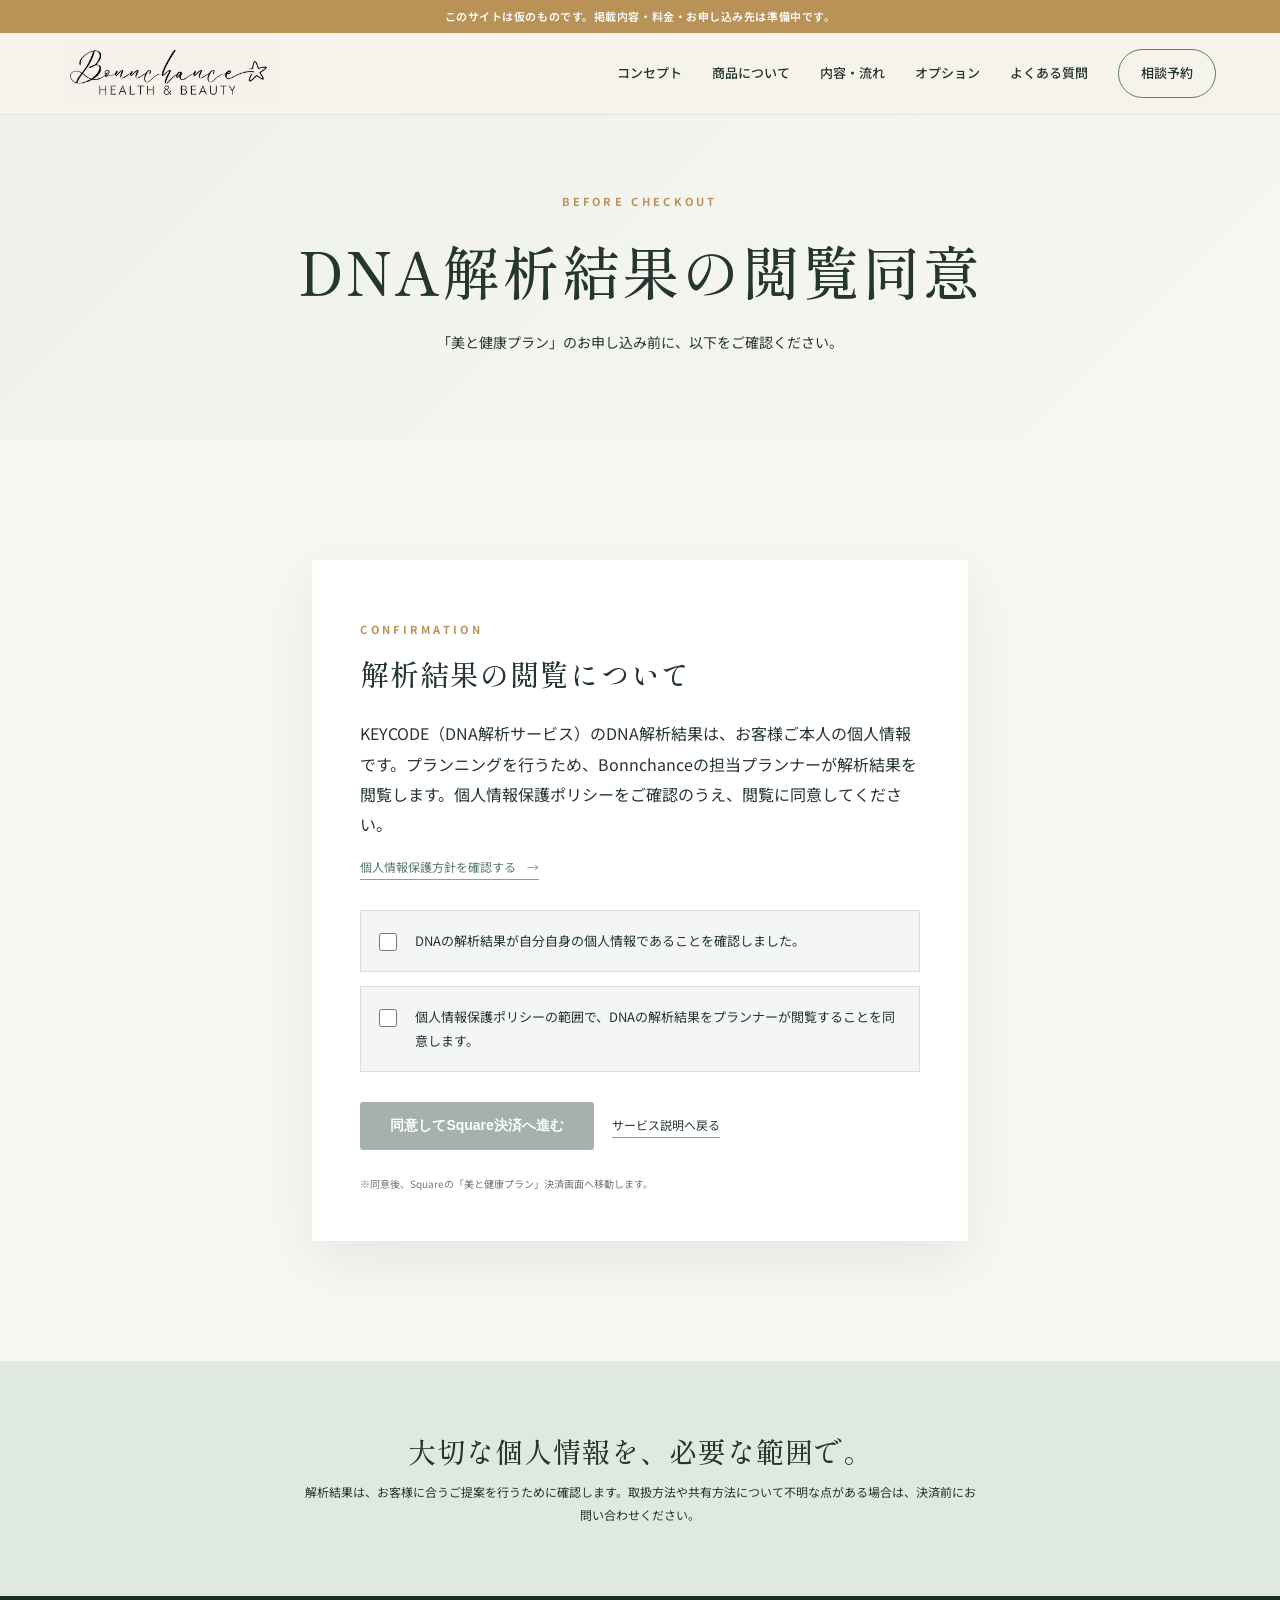
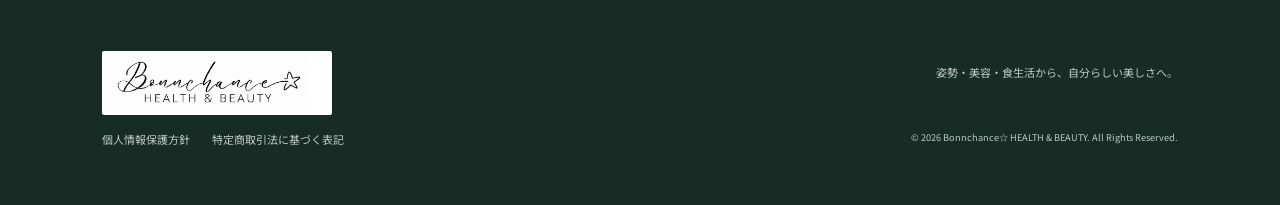
==== consent.html @ 089c1612 "Publish latest Bonnchance site updates" ====
<!DOCTYPE html>
<html lang="ja">
<head>
  <meta charset="UTF-8">
  <meta name="viewport" content="width=device-width, initial-scale=1.0">
  <meta name="description" content="DNA ブライトニングプランのお申し込み前の確認事項です。">
  <title>解析結果の開示に関する確認 | Bonnchance☆ HEALTH &amp; BEAUTY</title>
  <link rel="preconnect" href="https://fonts.googleapis.com">
  <link rel="preconnect" href="https://fonts.gstatic.com" crossorigin>
  <link href="https://fonts.googleapis.com/css2?family=Kaisei+Decol:wght@400;500;700&amp;family=Noto+Sans+JP:wght@300;400;500;700&amp;family=Shippori+Mincho:wght@400;500;600;700&amp;display=swap" rel="stylesheet">
  <link rel="stylesheet" href="styles.css">
</head>
<body class="consent-page">
  <aside class="prototype-notice" role="note">このサイトは仮のものです。掲載内容・料金・お申し込み先は準備中です。</aside>
  <header class="site-header">
    <a class="logo brand-logo" href="index.html#top" aria-label="Bonnchance HEALTH &amp; BEAUTY トップへ"><img src="assets/brand-wordmark.png" alt="Bonnchance HEALTH &amp; BEAUTY"></a>
    <button class="menu-button" type="button" aria-label="メニューを開く" aria-expanded="false"><span></span><span></span><span></span></button>
    <nav class="nav" aria-label="メインナビゲーション">
      <a href="index.html#concept">コンセプト</a><a href="index.html#services">商品について</a><a href="index.html#program">内容・流れ</a><a href="options.html">オプション</a><a href="index.html#faq">よくある質問</a>
      <a class="nav-cta" href="index.html#contact">相談予約</a>
    </nav>
  </header>

  <main>
    <section class="consent-hero">
      <p class="eyebrow">BEFORE CHECKOUT</p>
      <h1>DNA解析結果の閲覧同意</h1>
      <p>「<span id="consent-plan-name">美と健康プラン</span>」のお申し込み前に、以下をご確認ください。</p>
    </section>

    <section class="section consent-wrap">
      <div class="consent-card reveal">
        <p class="eyebrow">CONFIRMATION</p>
        <h2>解析結果の閲覧について</h2>
        <p>KEYCODE（DNA解析サービス）のDNA解析結果は、お客様ご本人の個人情報です。プランニングを行うため、Bonnchanceの担当プランナーが解析結果を閲覧します。個人情報保護ポリシーをご確認のうえ、閲覧に同意してください。</p>
        <p class="consent-policy-link"><a href="privacy-policy.html">個人情報保護方針を確認する <span>→</span></a></p>

        <form id="consent-form" novalidate>
          <div class="consent-checks">
            <label class="consent-check"><input type="checkbox" name="understanding" required><span>DNAの解析結果が自分自身の個人情報であることを確認しました。</span></label>
            <label class="consent-check"><input type="checkbox" name="disclosure" required><span>個人情報保護ポリシーの範囲で、DNAの解析結果をプランナーが閲覧することを同意します。</span></label>
          </div>
          <div class="consent-actions">
            <button class="button primary consent-submit" type="submit" disabled>同意してSquare決済へ進む</button>
            <a class="consent-back" href="index.html#services">サービス説明へ戻る</a>
          </div>
          <p class="consent-privacy-note">※同意後、Squareの「<span id="consent-plan-note">美と健康プラン</span>」決済画面へ移動します。</p>
        </form>
      </div>
    </section>

    <section class="consent-completion">
      <h2>大切な個人情報を、必要な範囲で。</h2>
      <p>解析結果は、お客様に合うご提案を行うために確認します。取扱方法や共有方法について不明な点がある場合は、決済前にお問い合わせください。</p>
    </section>
  </main>

  <footer><a class="logo brand-logo footer-brand-logo" href="index.html#top" aria-label="Bonnchance HEALTH &amp; BEAUTY トップへ"><img src="assets/brand-wordmark.png" alt="Bonnchance HEALTH &amp; BEAUTY"></a><p>姿勢・美容・食生活から、自分らしい美しさへ。</p><div><a href="privacy-policy.html">個人情報保護方針</a><a href="#">特定商取引法に基づく表記</a></div><small>© 2026 Bonnchance☆ HEALTH &amp; BEAUTY. All Rights Reserved.</small></footer>
  <script src="script.js"></script>
  <script src="consent.js"></script>
</body>
</html>
---- styles.css ----
:root{--ink:#24362f;--green:#587b68;--deep:#29483e;--sage:#dfe9df;--cream:#f6f3eb;--gold:#b99258;--white:#fff;--serif:"Kaisei Decol",serif;--sans:"Noto Sans JP",sans-serif}*{box-sizing:border-box}html{scroll-behavior:smooth}body{margin:0;color:var(--ink);background:var(--cream);font-family:var(--sans);line-height:1.9}a{color:inherit;text-decoration:none}.site-header{position:fixed;z-index:20;top:0;left:0;width:100%;height:82px;padding:0 5vw;display:flex;align-items:center;justify-content:space-between;background:rgba(246,243,235,.88);backdrop-filter:blur(14px);border-bottom:1px solid rgba(36,54,47,.08)}.logo{font-family:var(--serif);font-size:20px;font-weight:700;letter-spacing:.08em}.logo span{font:500 9px var(--sans);display:block;letter-spacing:.34em;color:var(--gold)}.nav{display:flex;align-items:center;gap:30px;font-size:13px;font-weight:500}.nav-cta{padding:11px 22px;border:1px solid var(--green);border-radius:30px}.menu-button{display:none;background:none;border:0}.hero{min-height:100vh;padding:140px 7vw 80px;position:relative;display:grid;grid-template-columns:1.13fr .87fr;align-items:center;overflow:hidden;background:linear-gradient(135deg,#f6f3eb 20%,#e9efe7)}.hero-copy{position:relative;z-index:2}.eyebrow{font-size:11px;letter-spacing:.3em;color:var(--gold);font-weight:700}.hero h1{font:500 clamp(38px,5vw,72px)/1.5 var(--serif);letter-spacing:.04em;margin:20px 0 22px}.hero h1 em,.intro h2 em{color:var(--green);font-style:normal}.lead{font-size:15px;line-height:2.2}.hero-actions{display:flex;align-items:center;gap:28px;margin-top:38px}.button{display:inline-flex;align-items:center;justify-content:center;padding:15px 30px;border-radius:3px;font-size:14px;font-weight:600;transition:.25s}.button:hover{transform:translateY(-2px)}.primary{background:var(--deep);color:white;box-shadow:0 10px 24px rgba(41,72,62,.2)}.text-link{font-size:13px;border-bottom:1px solid #aaa}.text-link span{margin-left:12px}.hero-visual{height:min(70vh,650px);position:relative}.portrait-shape{position:absolute;width:78%;height:92%;right:4%;top:0;border-radius:48% 48% 3% 3%;background:linear-gradient(160deg,#b9cec0,#688c78);box-shadow:30px 34px 0 rgba(255,255,255,.55);display:grid;place-items:center}.line-art{font:400 clamp(80px,12vw,160px) var(--serif);color:rgba(255,255,255,.34);text-shadow:0 0 40px rgba(255,255,255,.2)}.vertical-copy{position:absolute;right:-7px;top:12%;writing-mode:vertical-rl;letter-spacing:.35em;font-family:var(--serif);font-size:14px}.floating-card{position:absolute;left:0;bottom:3%;background:white;padding:22px 28px;display:flex;gap:16px;align-items:center;box-shadow:0 18px 45px rgba(35,57,48,.14)}.floating-card b{font:500 30px var(--serif);color:var(--gold)}.floating-card span{font-size:12px;line-height:1.7}.hero-orb{position:absolute;border-radius:50%;filter:blur(2px)}.orb-a{width:310px;height:310px;background:rgba(255,255,255,.5);left:-140px;top:15%}.orb-b{width:180px;height:180px;border:1px solid rgba(185,146,88,.3);left:44%;bottom:-80px}.scroll{position:absolute;left:3vw;bottom:34px;writing-mode:vertical-rl;font-size:8px;letter-spacing:.3em}.scroll i{height:40px;border-left:1px solid;margin-top:12px}.section{padding:120px 8vw}.section-label{display:flex;align-items:center;gap:14px;font-size:10px;letter-spacing:.3em;color:var(--gold);margin-bottom:60px}.section-label span{font:500 22px var(--serif)}.intro{background:white}.intro-grid{display:grid;grid-template-columns:1fr 1fr;gap:10vw}.intro h2,.section-heading h2{font:500 clamp(30px,4vw,50px)/1.6 var(--serif);margin:0}.intro-text p{margin:0 0 20px}.note{font-size:11px;color:#6f7773}.pillars{display:grid;grid-template-columns:repeat(4,1fr);margin-top:85px;border-top:1px solid #d9ddd9;border-bottom:1px solid #d9ddd9}.pillar{padding:35px 25px;border-right:1px solid #d9ddd9}.pillar:last-child{border:0}.pillar span{font-size:9px;letter-spacing:.22em;color:var(--gold)}.pillar b{display:block;font:500 23px var(--serif);margin:18px 0 10px}.pillar p{font-size:12px;line-height:1.8;margin:0}.services{background:var(--deep);color:#edf4ef}.light{color:#c7a978}.section-heading{text-align:center}.section-heading>p:first-child{font-size:12px;letter-spacing:.16em;color:#aebfb6}.service-list{max-width:1000px;margin:75px auto 0;display:grid;gap:2px}.service-card{display:grid;grid-template-columns:70px 130px 1fr;align-items:center;background:rgba(255,255,255,.075);padding:35px 45px;transition:.3s}.service-card:hover{background:rgba(255,255,255,.12);transform:translateX(5px)}.service-number{font:400 20px var(--serif);color:#c7a978}.service-icon{width:90px;height:90px;border:1px solid rgba(255,255,255,.25);border-radius:50%;display:grid;place-items:center;font:400 30px var(--serif)}.service-content .tag{font-size:9px;letter-spacing:.25em;color:#c7a978;margin:0}.service-content h3{font:500 26px var(--serif);margin:4px 0}.service-content p{font-size:13px;margin:0;color:#d6e1da}.service-content small{display:block;font-size:10px;color:#9fb3a8;margin-top:8px}.flow{background:var(--sage)}.flow-grid{display:grid;grid-template-columns:.8fr 1.2fr;gap:10vw}.flow .section-heading{text-align:left}.body-copy{font-size:13px;margin-top:30px}.steps{list-style:none;margin:0;padding:0}.steps li{display:flex;gap:30px;padding:25px 0;border-bottom:1px solid rgba(36,54,47,.18)}.steps b{font:500 24px var(--serif);color:var(--gold)}.steps h3{font:500 19px var(--serif);margin:0}.steps p{font-size:12px;margin:4px 0}.profile{background:#f8f7f2}.profile-card{max-width:1080px;margin:auto;display:grid;grid-template-columns:.8fr 1.2fr;background:white;box-shadow:0 25px 70px rgba(54,68,59,.1)}.profile-photo{min-height:570px;background:linear-gradient(145deg,#d2dfd4,#759584);display:grid;place-items:center;color:rgba(255,255,255,.5);font:500 44px/1.5 var(--serif);letter-spacing:.14em;text-align:center}.profile-copy{padding:65px}.profile-copy h2{font:500 33px/1.6 var(--serif)}.profile-copy>p{font-size:13px}.profile-copy dl{margin:30px 0;border-top:1px solid #ddd}.profile-copy dl div{display:flex;padding:12px 0;border-bottom:1px solid #ddd;font-size:12px}.profile-copy dt{width:100px;color:var(--gold)}.profile-name{font:500 19px var(--serif)!important}.profile-name small{font:400 10px var(--sans);display:block;letter-spacing:.1em}.faq{background:white}.faq-grid{display:grid;grid-template-columns:.7fr 1.3fr;gap:8vw}.faq .section-heading{text-align:left}.accordion details{border-top:1px solid #d6dad6;padding:23px 5px}.accordion details:last-child{border-bottom:1px solid #d6dad6}.accordion summary{cursor:pointer;font:500 16px var(--serif);list-style:none;padding-right:30px;position:relative}.accordion summary:after{content:'＋';position:absolute;right:0;color:var(--gold)}.accordion details[open] summary:after{content:'−'}.accordion details p{font-size:12px;color:#59655f;padding:12px 30px 0;margin:0}.contact{color:white;text-align:center;background:linear-gradient(rgba(36,68,57,.87),rgba(36,68,57,.9)),radial-gradient(circle at 30% 20%,#91ae9b,#29483e)}.contact-inner h2{font:500 clamp(32px,4vw,52px)/1.6 var(--serif)}.contact-inner>p{font-size:13px}.contact-buttons{display:flex;justify-content:center;gap:14px;margin:35px 0}.white{background:white;color:var(--deep)}.line{border:1px solid white;color:white}.contact small{font-size:10px;color:#cbd8d0}footer{padding:55px 8vw;background:#172c25;color:#bdcbc3;display:grid;grid-template-columns:1fr 1fr;gap:14px;font-size:11px}footer .logo{color:white}footer>p{text-align:right}footer>div{display:flex;gap:22px}footer>small{text-align:right}.reveal{opacity:0;transform:translateY(24px);transition:opacity .8s ease,transform .8s ease}.reveal.visible{opacity:1;transform:none}
@media(max-width:800px){.site-header{height:68px}.nav{position:absolute;top:68px;left:0;width:100%;display:none;flex-direction:column;background:var(--cream);padding:30px}.nav.open{display:flex}.menu-button{display:flex;width:30px;flex-direction:column;gap:5px}.menu-button span{width:100%;border-top:1px solid var(--ink)}.hero{grid-template-columns:1fr;padding:115px 7vw 70px}.hero-visual{height:420px;margin-top:55px}.hero h1{font-size:39px}.lead br{display:none}.scroll{display:none}.section{padding:85px 7vw}.intro-grid,.flow-grid,.faq-grid{grid-template-columns:1fr;gap:45px}.pillars{grid-template-columns:1fr 1fr}.pillar:nth-child(2){border-right:0}.pillar:nth-child(-n+2){border-bottom:1px solid #d9ddd9}.service-card{grid-template-columns:45px 1fr;padding:28px 22px}.service-icon{display:none}.profile-card{grid-template-columns:1fr}.profile-photo{min-height:330px}.profile-copy{padding:40px 28px}.contact-buttons{flex-direction:column;align-items:center}footer{grid-template-columns:1fr;text-align:center}footer>p,footer>small{text-align:center}footer>div{justify-content:center;flex-wrap:wrap}}
@media(prefers-reduced-motion:reduce){html{scroll-behavior:auto}.reveal{opacity:1;transform:none;transition:none}}
.service-structure{max-width:1100px;margin:75px auto 0}.service-primary{max-width:860px;margin:0 auto;border:1px solid rgba(199,169,120,.72);background:rgba(255,255,255,.12);box-shadow:0 18px 48px rgba(0,0,0,.12)}.service-primary:hover{transform:translateY(-3px)}.option-connector{height:108px;position:relative;display:flex;align-items:center;justify-content:center}.option-connector:before{content:'';position:absolute;top:0;bottom:48px;left:50%;border-left:1px solid rgba(199,169,120,.7)}.option-connector:after{content:'';position:absolute;left:16.67%;right:16.67%;bottom:48px;border-top:1px solid rgba(199,169,120,.7)}.option-connector span{position:relative;z-index:1;margin-top:38px;padding:6px 18px;background:var(--deep);color:#c7a978;font-size:10px;letter-spacing:.14em}.service-options{display:grid;grid-template-columns:repeat(3,1fr);gap:18px}.service-option{position:relative;display:block;padding:34px 28px 30px;border-top:2px solid #c7a978}.service-option:before{content:'';position:absolute;left:50%;top:-50px;height:48px;border-left:1px solid rgba(199,169,120,.7)}.service-option:hover{transform:translateY(-4px)}.service-option .service-number{font-size:12px;letter-spacing:.16em}.service-option .service-icon{width:58px;height:58px;margin:16px 0;font-size:22px}.service-option .service-content h3{font-size:21px;line-height:1.55}.service-option .service-content p{font-size:12px;line-height:1.8}.service-option .checkout-link{margin-top:18px;padding:9px 12px;gap:10px}.service-note{text-align:center}@media(max-width:800px){.service-structure{margin-top:55px}.service-primary{grid-template-columns:52px 1fr}.option-connector{height:82px}.option-connector:before{bottom:22px}.option-connector:after{display:none}.option-connector span{margin-top:20px}.service-options{grid-template-columns:1fr;gap:16px}.service-option:before{display:none}.service-option{padding:28px 24px}.service-option .service-icon{display:grid}.service-note{text-align:left}}
.service-overview{max-width:680px;margin:24px auto 0!important;color:#c8d5ce!important;font-size:13px!important;line-height:2}.service-group-label{max-width:860px;margin:0 auto 16px;color:#edf4ef;font:500 19px var(--serif);letter-spacing:.05em}.service-group-label span{display:inline-block;margin-right:12px;color:#c7a978;font:500 12px var(--sans);letter-spacing:.16em}.service-group-label.option-label{max-width:1100px;margin:0 auto 20px}.option-connector+.service-group-label{position:relative;z-index:2;background:var(--deep);width:max-content;padding:0 18px;text-align:center}@media(max-width:800px){.service-overview br{display:none}.service-group-label,.service-group-label.option-label{font-size:17px}.option-connector+.service-group-label{width:auto;padding:0;text-align:left}}
.service-primary{grid-template-columns:130px 1fr}@media(max-width:800px){.service-primary{grid-template-columns:1fr}}
.planner-products{display:grid;grid-template-columns:repeat(2,minmax(0,1fr));gap:22px}.planner-card{position:relative;padding:38px 34px;background:rgba(255,255,255,.08);border-top:2px solid #c7a978}.planner-card .planner-number{margin:0 0 18px;color:#c7a978;font-size:11px;letter-spacing:.2em}.planner-card .service-icon{width:64px;height:64px;margin-bottom:20px;font-size:23px}.planner-card .service-content h3{font-size:25px;line-height:1.5}.planner-card .service-content p{line-height:1.9}.planner-options{max-width:900px;margin:34px auto 0;padding:30px 34px;text-align:center;border:1px solid rgba(255,255,255,.2);background:rgba(255,255,255,.045)}.planner-options .tag{margin:0;color:#c7a978;font-size:9px;letter-spacing:.25em}.planner-options h3{margin:5px 0 10px;font:500 22px var(--serif)}.planner-options p{margin:0;color:#d6e1da;font-size:12px;line-height:2}.planner-options strong{color:#fff;font-weight:500}.planner-options small{display:block;margin-top:10px;color:#9fb3a8;font-size:10px}.planner-action{text-align:center}.planner-action .checkout-link{margin-top:28px}@media(max-width:800px){.planner-products{grid-template-columns:1fr}.planner-card{padding:30px 24px}.planner-options{padding:26px 22px;text-align:left}}
.option-connector{height:74px}.option-connector:before,.option-connector:after,.service-option:before{display:none}.option-connector span{margin-top:0;padding:6px 18px}@media(max-width:800px){.option-connector{height:62px}.option-connector span{margin-top:0}}
.hero-message{max-width:690px;font-size:14px;line-height:2}.hero-message p{margin:0 0 12px}.hero-message p:last-child{margin-bottom:0}@media(max-width:800px){.hero-message{font-size:13px;line-height:1.9}.hero-message br{display:none}.hero-message p{margin-bottom:10px}}
.consent-page{background:#f8f7f2}.consent-hero{padding:180px 8vw 85px;text-align:center;background:linear-gradient(135deg,#edf1e9,#f8f7f2)}.consent-hero h1{font:500 clamp(32px,5vw,58px)/1.5 var(--serif);margin:15px 0}.consent-hero>p:last-child{max-width:680px;margin:0 auto;font-size:14px}.consent-wrap{max-width:860px;margin:auto}.consent-alert{padding:28px 32px;margin-bottom:28px;background:#fff7e9;border-left:4px solid var(--gold)}.consent-alert h2{font:500 22px var(--serif);margin:0 0 8px}.consent-alert p{font-size:12px;margin:0}.consent-card{padding:48px;background:white;box-shadow:0 18px 55px rgba(54,68,59,.09)}.consent-card h2{font:500 29px/1.55 var(--serif);margin:0 0 22px}.consent-points{margin:0 0 32px;padding:0;list-style:none}.consent-points li{position:relative;padding:15px 0 15px 32px;border-bottom:1px solid #d9ddd9;font-size:13px}.consent-points li:before{content:'✓';position:absolute;left:4px;color:var(--gold);font-weight:700}.consent-checks{display:grid;gap:14px;margin-top:30px}.consent-check{display:grid;grid-template-columns:24px 1fr;gap:12px;align-items:start;padding:18px;background:#f3f6f2;border:1px solid #d8e0da;cursor:pointer}.consent-check input{width:18px;height:18px;margin:4px 0 0;accent-color:var(--deep)}.consent-check span{font-size:13px;line-height:1.85}.consent-actions{display:flex;align-items:center;gap:18px;margin-top:30px;flex-wrap:wrap}.consent-submit{border:0;cursor:pointer}.consent-submit:disabled{cursor:not-allowed;opacity:.42;transform:none;box-shadow:none}.consent-back{font-size:12px;border-bottom:1px solid #999}.consent-privacy-note{margin:24px 0 0;font-size:10px;color:#6f7773}.consent-completion{padding:70px 8vw;text-align:center;background:var(--sage)}.consent-completion h2{font:500 28px var(--serif);margin:0 0 10px}.consent-completion p{max-width:680px;margin:auto;font-size:12px}@media(max-width:800px){.consent-hero{padding:150px 7vw 65px}.consent-alert{padding:24px 22px}.consent-card{padding:32px 23px}.consent-card h2{font-size:24px}.consent-actions{align-items:stretch;flex-direction:column}.consent-submit{width:100%}}
.consent-privacy-note a{color:var(--green);font-weight:600;border-bottom:1px solid var(--green)}.policy-page{background:#f8f7f2}.policy-hero{padding:180px 8vw 80px;text-align:center;background:linear-gradient(135deg,#edf1e9,#f8f7f2)}.policy-hero h1{font:500 clamp(32px,5vw,58px)/1.5 var(--serif);margin:15px 0}.policy-hero>p:last-child{font-size:12px;color:#6f7773}.policy-wrap{max-width:920px;margin:auto}.policy-draft-note{padding:22px 26px;margin-bottom:35px;background:#fff7e9;border-left:4px solid var(--gold);font-size:12px}.policy-draft-note strong{display:block;margin-bottom:5px;color:#8a6534}.policy-lead{font-size:14px;margin:0 0 50px}.policy-section{padding:34px 0;border-top:1px solid #d4dad5;scroll-margin-top:130px}.policy-section h2{font:500 25px/1.6 var(--serif);margin:0 0 14px}.policy-section h3{font:500 17px var(--serif);margin:25px 0 8px}.policy-section p,.policy-section li,.policy-section dd,.policy-section dt{font-size:12px}.policy-section ul,.policy-section ol{padding-left:1.5em}.policy-section li{margin:7px 0}.policy-section dl{margin:15px 0}.policy-section dl div{display:grid;grid-template-columns:170px 1fr;padding:11px 0;border-bottom:1px solid #e0e4e1}.policy-section dt{color:var(--gold)}.policy-section dd{margin:0}.policy-highlight{padding:24px 28px;margin:20px 0;background:#eef3ed;border:1px solid #d4dfd6}.policy-contact{padding:28px;background:var(--deep);color:white}.policy-contact p{margin:3px 0}.policy-contact a{color:#ead6b8;border-bottom:1px solid}.policy-date{text-align:right;font-size:11px;color:#6f7773;margin-top:35px}@media(max-width:800px){.policy-hero{padding:150px 7vw 62px}.policy-section dl div{grid-template-columns:1fr;gap:3px}.policy-section h2{font-size:22px}.policy-highlight{padding:20px}.policy-contact{padding:24px}}
.option-page{background:#f8f7f2}.option-hero{padding:190px 8vw 105px;text-align:center;background:linear-gradient(135deg,#edf1e9,#f8f7f2)}.option-hero h1{font:500 clamp(34px,5vw,62px)/1.5 var(--serif);margin:18px 0}.option-hero>p:last-child{max-width:700px;margin:0 auto;font-size:14px}.option-guide{max-width:1040px;margin:auto}.option-guide-intro{max-width:760px;margin:0 auto 65px;text-align:center}.option-guide-intro h2{font:500 clamp(28px,4vw,46px)/1.55 var(--serif);margin:0 0 18px}.option-guide-intro p{font-size:13px}.option-detail-list{display:grid;gap:28px}.option-detail{display:grid;grid-template-columns:150px 1fr;gap:40px;padding:45px;background:#fff;border-top:3px solid var(--gold);box-shadow:0 15px 45px rgba(54,68,59,.08);scroll-margin-top:130px}.option-detail-mark{color:var(--gold);font:500 13px var(--sans);letter-spacing:.18em}.option-detail-mark b{display:block;margin-top:12px;color:var(--deep);font:500 42px var(--serif);letter-spacing:0}.option-detail h2{font:500 29px/1.55 var(--serif);margin:0 0 12px}.option-detail p{font-size:13px;margin:0 0 14px}.option-detail dl{margin:22px 0 0;border-top:1px solid #d9ddd9}.option-detail dl div{display:grid;grid-template-columns:130px 1fr;padding:11px 0;border-bottom:1px solid #d9ddd9;font-size:12px}.option-detail dt{color:var(--gold)}.option-purchase-flow{background:var(--sage)}.option-purchase-flow .steps{max-width:820px;margin:40px auto 0}.option-page-cta{text-align:center;background:var(--deep);color:white}.option-page-cta h2{font:500 clamp(29px,4vw,48px)/1.55 var(--serif);margin:0 0 15px}.option-page-cta p{font-size:13px}.option-page-cta .contact-buttons{margin-bottom:0}@media(max-width:800px){.option-hero{padding:155px 7vw 75px}.option-detail{grid-template-columns:1fr;gap:15px;padding:30px 24px}.option-detail-mark b{display:inline;margin:0 0 0 10px;font-size:30px}.option-detail h2{font-size:23px}.option-detail dl div{grid-template-columns:1fr;gap:2px}}
.prototype-notice{position:fixed;z-index:30;top:0;left:0;width:100%;padding:6px 16px;background:#b99258;color:#fff;text-align:center;font-size:11px;font-weight:600;letter-spacing:.05em}.site-header{top:33px}.hero{padding-top:173px}.profile-photo{overflow:hidden}.profile-photo img{width:100%;height:100%;min-height:570px;display:block;object-fit:cover;object-position:center 32%}@media(max-width:800px){.site-header{top:33px}.nav{top:68px}.hero{padding-top:148px}.profile-photo img{min-height:330px;max-height:440px;object-position:center 28%}.prototype-notice{font-size:9px;padding:7px 8px}}
.profile{position:relative;overflow:hidden;background:linear-gradient(135deg,#f8f7f2 0%,#edf1e9 100%)}.profile:before{content:'ABOUT';position:absolute;left:-1vw;top:45px;font:500 clamp(80px,15vw,210px)/1 var(--serif);letter-spacing:.08em;color:rgba(88,123,104,.055);pointer-events:none}.profile-card{position:relative;grid-template-columns:minmax(320px,.9fr) minmax(420px,1.1fr);align-items:center;background:transparent;box-shadow:none}.profile-photo{position:relative;min-height:610px;margin:0 -36px 0 0;background:transparent;overflow:visible;z-index:2}.profile-photo:after{content:'';position:absolute;inset:0;background:linear-gradient(90deg,transparent 58%,#f0f3ed 100%),linear-gradient(0deg,#f0f3ed 0%,transparent 16%);pointer-events:none}.profile-photo img{min-height:610px;clip-path:ellipse(48% 49% at 48% 50%);filter:saturate(.85) contrast(.96);object-position:center 30%}.profile-photo figcaption{position:absolute;z-index:2;left:25px;bottom:38px;padding:7px 14px;background:rgba(255,255,255,.78);backdrop-filter:blur(8px);font-size:9px;letter-spacing:.22em;color:var(--green)}.profile-copy{position:relative;z-index:3;padding:70px 55px 70px 78px}.profile-copy:before{content:'“';position:absolute;left:34px;top:24px;font:400 90px/1 var(--serif);color:rgba(185,146,88,.25)}@media(max-width:800px){.profile-card{grid-template-columns:1fr}.profile-photo{min-height:410px;margin:0}.profile-photo img{min-height:410px;max-height:480px;clip-path:ellipse(50% 48% at 50% 50%)}.profile-photo:after{background:linear-gradient(0deg,#f0f3ed 0%,transparent 24%)}.profile-photo figcaption{left:50%;bottom:20px;transform:translateX(-50%);white-space:nowrap}.profile-copy{padding:35px 28px 50px}.profile-copy:before{left:5px;top:0}}
.checkout-link{display:inline-flex;align-items:center;gap:18px;margin-top:20px;padding:10px 17px;border:1px solid rgba(255,255,255,.45);border-radius:2px;color:white;font-size:11px;font-weight:600;letter-spacing:.08em;transition:.25s}.checkout-link:hover{background:white;color:var(--deep);transform:translateY(-2px)}.checkout-link.gold{border-color:#c7a978;color:#ead6b8}.checkout-link.gold:hover{background:#c7a978;color:var(--deep)}
.checkout-link-pending{border-color:rgba(255,255,255,.18);color:#9fb3a8;cursor:default}.checkout-link-pending:hover{background:transparent;color:#9fb3a8;transform:none}
.service-note{max-width:1000px;margin:24px auto 0;font-size:10px;color:#aebfb6}.posture-focus{max-width:1000px;margin:20px auto 0;padding:42px 46px;border:1px solid rgba(255,255,255,.18);display:grid;grid-template-columns:.8fr 1.2fr;gap:55px}.posture-title h3{font:500 27px/1.55 var(--serif);margin:8px 0}.posture-copy>p{font-size:12px;color:#d6e1da;margin-top:0}.posture-copy ul{display:grid;grid-template-columns:1fr 1fr;gap:8px 25px;list-style:none;padding:0;margin:22px 0 0}.posture-copy li{font-size:11px;padding:8px 0;border-bottom:1px solid rgba(255,255,255,.16)}.posture-copy li:before{content:'○';color:#c7a978;margin-right:8px}@media(max-width:800px){.posture-focus{grid-template-columns:1fr;padding:30px 24px;gap:18px}.posture-copy ul{grid-template-columns:1fr}}
.hero h1,.intro h2,.section-heading h2,.program-intro h2,.credential-heading h2,.profile-copy h2,.contact-inner h2{font-size:clamp(30px,3.9vw,56px)}.vertical-copy{top:6%}
.intro-grid{grid-template-columns:1fr;gap:0}.intro-grid h2{max-width:900px}.intro-text{max-width:760px;margin-top:12px;display:block}.intro-text .note{margin-top:24px}.keep-line{white-space:nowrap}@media(max-width:800px){.intro-text{margin-top:10px}.intro-text .note{margin-top:20px}}@media(max-width:520px){.intro h2{font-size:27px}}
.vertical-copy{display:flex;flex-direction:row-reverse;gap:.25em;writing-mode:horizontal-tb;color:#86519a;font-weight:500;text-shadow:0 0 1px rgba(134,81,154,.14);transform:translateX(-3em)}.vertical-copy span{writing-mode:vertical-rl;display:block}.vertical-copy .copy-second{transform:translateY(1em)}
.brand-name{font-family:var(--serif);font-style:italic;letter-spacing:.02em}.brand-name span{font-style:normal;letter-spacing:.25em}.brand-visual{overflow:hidden;background:#fdfcfb;box-shadow:30px 34px 0 rgba(223,233,223,.72)}.brand-visual img{width:100%;height:100%;display:block;object-fit:cover;object-position:center;mix-blend-mode:multiply}.brand-visual+.vertical-copy{color:#72517f}@media(max-width:800px){.brand-name{font-size:17px}.brand-visual{box-shadow:18px 22px 0 rgba(223,233,223,.72)}.brand-visual img{object-fit:contain}}
.brand-logo{display:block;width:210px;height:59px}.brand-logo img{display:block;width:100%;height:100%;object-fit:contain;object-position:left center;mix-blend-mode:multiply}@media(max-width:800px){.brand-logo{width:155px;height:48px}}
.footer-brand-logo{width:230px;height:64px;padding:5px 10px;background:#fff;border-radius:2px}.footer-brand-logo img{mix-blend-mode:normal}@media(max-width:800px){.footer-brand-logo{width:210px;height:59px;margin:0 auto}}
.credential-grid{grid-template-columns:1fr;max-width:900px}.credential{align-items:flex-start}.credential>div:last-child{max-width:680px}
.pillar-art{width:88px;height:66px;margin:12px 0 4px}.pillar-art svg{display:block;width:100%;height:100%;overflow:visible}.pillar-art path,.pillar-art circle{fill:none;stroke:#25372f;stroke-width:1.7;stroke-linecap:round;stroke-linejoin:round}.pillar-art .accent-fill{fill:rgba(217,138,241,.24);stroke:none}.pillar:nth-child(even) .pillar-art{transform:rotate(1.5deg)}.pillar:nth-child(odd) .pillar-art{transform:rotate(-1deg)}@media(max-width:800px){.pillar-art{width:72px;height:54px;margin:9px 0 3px}}
.pillar-art .support-stem{stroke:#86519a;stroke-width:1.45}
.supporting-art .customer-stem{stroke:#25372f;stroke-width:2}.supporting-art .customer-fill{fill:rgba(37,55,47,.16);stroke:none}.supporting-art .provider-stem,.supporting-art .provider-hand{stroke:#c58ada;stroke-width:1.45}.supporting-art .provider-fill{fill:rgba(217,138,241,.22);stroke:none}.supporting-art .provider-hand{stroke-linecap:round}
.seed-art .seed-shell{stroke:#25372f;stroke-width:1.8}.watering-art .customer-stem{stroke:#25372f;stroke-width:2}.watering-art .watering-head circle,.watering-art .watering-head path{stroke:#86519a;stroke-width:1.4}.watering-art .watering-head>circle:first-child{fill:rgba(217,138,241,.22)}.watering-art .watering-head circle:not(:first-child){fill:#86519a;stroke:none}.watering-art .water-line,.watering-art .water-drop{stroke:#86519a;stroke-width:1.4}.watering-art .water-line{stroke-dasharray:2 3}.watering-art .water-drop{fill:rgba(217,138,241,.24)}
body h1,body h2,body h3,.pillar b,.accordion summary{font-family:var(--sans)!important;font-style:normal;font-weight:500;letter-spacing:.015em}
.program{background:#f8f7f2}.program-intro{max-width:760px;margin:0 auto 70px;text-align:center}.program-intro h2{font:500 clamp(34px,4vw,52px)/1.55 var(--serif);margin:15px 0}.program-intro h2 em{font-style:normal;color:var(--green)}.program-intro>p:last-child{font-size:14px}.program-phases{display:grid;grid-template-columns:repeat(3,1fr);max-width:1100px;margin:auto}.phase{padding:35px 32px;border:1px solid #cdd5cf;border-left:0}.phase:first-child{border-left:1px solid #cdd5cf}.phase b{font:500 12px var(--serif);letter-spacing:.12em;color:var(--gold)}.phase span{display:block;margin:25px 0 5px;font-size:9px;letter-spacing:.25em;color:var(--green)}.phase h3{font:500 23px var(--serif);margin:0 0 15px}.phase p{font-size:12px;margin:0}.support-box{max-width:950px;margin:60px auto 0;padding:40px 48px;background:var(--deep);color:white;display:grid;grid-template-columns:1.1fr .9fr;gap:60px;align-items:center}.support-box .tag{font-size:9px;letter-spacing:.25em;color:#c7a978}.support-box h3{font:500 27px var(--serif);margin:5px 0}.support-box p{font-size:12px}.support-box ul{list-style:none;padding:0;margin:0}.support-box li{font-size:12px;padding:9px 0;border-bottom:1px solid rgba(255,255,255,.2)}.support-box li:before{content:'✓';color:#c7a978;margin-right:12px}.program-note{text-align:center;font-size:11px;color:#6f7773;margin:30px 0 0}.credentials{background:var(--deep);color:#edf4ef}.credential-heading{text-align:center;margin-bottom:60px}.credential-heading>p{font-size:11px;letter-spacing:.18em;color:#afc1b6}.credential-heading h2{font:500 clamp(32px,4vw,48px)/1.55 var(--serif)}.credential-grid{max-width:1000px;margin:auto;display:grid;grid-template-columns:1fr 1fr;gap:18px}.credential{padding:45px;background:rgba(255,255,255,.075);display:flex;gap:28px}.credential-mark{flex:0 0 80px;height:80px;border:1px solid #c7a978;border-radius:50%;display:grid;place-items:center;font:500 19px var(--serif);color:#c7a978}.credential-mark.jp{font-size:23px}.credential h3{font:500 23px var(--serif);margin:3px 0 12px}.credential p{font-size:12px;color:#d6e1da;margin:0 0 12px}.credential a{font-size:10px;color:#c7a978;border-bottom:1px solid}.credential small{font-size:10px;color:#aebfb6}@media(max-width:800px){.program-phases,.credential-grid{grid-template-columns:1fr}.phase,.phase:first-child{border:1px solid #cdd5cf;border-bottom:0}.phase:last-child{border-bottom:1px solid #cdd5cf}.support-box{grid-template-columns:1fr;padding:32px 25px;gap:25px}.credential{padding:30px 24px;display:block}.credential-mark{margin-bottom:20px}}
.analysis-plan{max-width:1100px;margin:0 auto 28px;padding:46px 50px;background:#fff;border:1px solid #d9dfda}.analysis-plan-heading{display:flex;align-items:flex-end;justify-content:space-between;gap:30px;padding-bottom:24px;border-bottom:1px solid #d9dfda}.analysis-plan .tag,.planning-session .tag{margin:0;color:var(--gold);font-size:9px;letter-spacing:.24em}.analysis-plan h3,.planning-session h3{margin:5px 0 0;font:500 30px var(--serif)}.analysis-count{display:flex;align-items:baseline;gap:7px;margin:0;color:var(--green);font-size:11px;white-space:nowrap}.analysis-count b{font:500 36px var(--serif)}.analysis-count span{display:flex;align-items:baseline;gap:7px;margin-left:15px}.analysis-lead{max-width:780px;margin:24px 0 30px;font-size:13px}.analysis-categories{display:grid;grid-template-columns:repeat(2,minmax(0,1fr));gap:10px}.analysis-category{border:1px solid #dce2dd;background:#fafbf9}.analysis-category summary{position:relative;padding:16px 45px 16px 18px;cursor:pointer;list-style:none;font:500 16px var(--serif)}.analysis-category summary::-webkit-details-marker{display:none}.analysis-category summary span{margin-right:13px;color:var(--gold);font:500 10px var(--sans);letter-spacing:.12em}.analysis-category summary:after{content:'＋';position:absolute;right:18px;color:var(--green)}.analysis-category[open] summary:after{content:'−'}.analysis-category ul{display:grid;grid-template-columns:1fr 1fr;gap:5px 18px;margin:0;padding:0 20px 18px 44px}.analysis-category li{font-size:11px;line-height:1.65}.analysis-plan-diet{margin-top:34px;background:#eef4ee}.diet-items{display:grid;grid-template-columns:repeat(2,minmax(0,1fr));gap:8px 30px;margin:0;padding:0;list-style:none}.diet-items li{padding:10px 4px;border-bottom:1px solid #cdd8d0;font-size:12px}.diet-items li:before{content:'○';margin-right:10px;color:var(--gold)}.planning-session{max-width:1000px;margin:54px auto 0;padding:42px 46px;background:var(--deep);color:#fff;display:grid;grid-template-columns:.85fr 1.15fr;gap:55px;align-items:center}.planning-session>div>p:last-child{font-size:12px;color:#d6e1da}.planning-session ol{display:grid;grid-template-columns:repeat(3,1fr);gap:1px;margin:0;padding:0;list-style:none}.planning-session li{min-height:130px;padding:20px 14px;background:rgba(255,255,255,.08)}.planning-session li b{display:block;color:#c7a978;font:500 22px var(--serif)}.planning-session li span{display:block;margin-top:10px;font-size:11px;line-height:1.7}.analysis-source{text-align:center;margin:24px 0 0;font-size:10px;color:#6f7773}.analysis-source a{border-bottom:1px solid var(--gold)}@media(max-width:800px){.analysis-plan{padding:32px 22px}.analysis-plan-heading{display:block}.analysis-count{margin-top:16px}.analysis-categories,.diet-items{grid-template-columns:1fr}.analysis-category ul{grid-template-columns:1fr}.planning-session{grid-template-columns:1fr;padding:32px 24px;gap:24px}.planning-session ol{grid-template-columns:1fr}.planning-session li{min-height:auto}}

body h1,body h2,body h3,.pillar b,.accordion summary{font-family:var(--sans);font-style:normal;font-weight:500;letter-spacing:.015em}

/* Heading typography */
:root{--heading:"Shippori Mincho","Yu Mincho","YuMincho",serif}
body h1,body h2,body h3,.pillar b,.accordion summary{font-family:var(--heading)!important;font-style:normal;font-weight:500;letter-spacing:.035em}
.profile-name{font-family:var(--heading)!important;font-style:normal;font-weight:500;letter-spacing:.06em}
.hero h1{font-size:clamp(25px,calc(3.9vw - 5px),51px)}
.planner-profile{background:var(--sage)}.planner-profile .profile-card{max-width:1120px}.planner-profile .profile-copy>p{line-height:2}.planner-role-note{margin:24px 0 0;padding:15px 18px;background:#f5f7f3;color:#68736d;font-size:10px!important;line-height:1.8!important}.planner-profile .profile-name{margin-top:25px}
.consent-policy-link{margin:12px 0 0;font-size:12px}.consent-policy-link a{display:inline-block;color:var(--green);border-bottom:1px solid var(--gold)}.consent-policy-link span{margin-left:8px;color:var(--gold)}
.thankyou-page{background:linear-gradient(145deg,#edf3ec,#f8f5ee)}.thankyou-main{padding:165px 7vw 100px}.thankyou-card{max-width:880px;margin:0 auto;padding:60px 70px;background:#fff;text-align:center;box-shadow:0 24px 70px rgba(54,68,59,.12)}.thankyou-mark{width:72px;height:72px;margin:0 auto 22px;border:1px solid var(--gold);border-radius:50%;display:grid;place-items:center;color:var(--gold);font-size:28px}.thankyou-card>h1{margin:12px 0 18px;font:500 clamp(34px,5vw,55px)/1.5 var(--serif)}.thankyou-lead{margin:0;font-size:14px;line-height:2.1}.thankyou-next{margin-top:48px;padding-top:38px;border-top:1px solid #dde2dd;text-align:left}.thankyou-next>h2{text-align:center;margin:5px 0 25px;font:500 27px var(--serif)}.thankyou-next>.eyebrow{text-align:center}.thankyou-next ol{margin:0;padding:0;list-style:none}.thankyou-next li{display:grid;grid-template-columns:54px 1fr;gap:18px;padding:19px 0;border-bottom:1px solid #e0e4e0}.thankyou-next li>b{color:var(--gold);font:500 21px var(--serif)}.thankyou-next h3{margin:0;font:500 17px var(--serif)}.thankyou-next li p{margin:4px 0 0;font-size:12px;line-height:1.8}.thankyou-actions{display:flex;justify-content:center;align-items:center;gap:28px;margin-top:38px}.thankyou-note{margin:25px auto 0;max-width:620px;color:#6f7773;font-size:10px}@media(max-width:800px){.thankyou-main{padding:135px 5vw 70px}.thankyou-card{padding:42px 23px}.thankyou-lead br{display:none}.thankyou-actions{flex-direction:column;gap:18px}}
.thankyou-line{margin:38px 0 0;padding:28px 30px;display:grid;grid-template-columns:64px 1fr auto;gap:22px;align-items:center;background:#f0f8f1;border:1px solid #d2e6d4;text-align:left}.line-badge{width:58px;height:58px;border-radius:16px;display:grid;place-items:center;background:#06c755;color:#fff;font-size:11px;font-weight:700;letter-spacing:.04em}.line-copy .eyebrow{margin:0;color:#079640}.line-copy h2{margin:2px 0 5px;font:500 20px var(--serif)}.line-copy>p:last-child{margin:0;font-size:11px;line-height:1.7}.line-add{background:#06c755;color:#fff;white-space:nowrap}.line-preparation{margin:7px 0 0;color:#7d8781;font-size:9px}@media(max-width:800px){.thankyou-line{grid-template-columns:54px 1fr;padding:24px 20px}.line-badge{width:50px;height:50px}.line-add{grid-column:1/-1;width:100%}.line-preparation{text-align:left}}
.planning-session ol{grid-template-columns:repeat(2,1fr)}.planning-session li span strong{display:inline-block;margin-bottom:4px;color:#fff;font:500 13px var(--serif)}
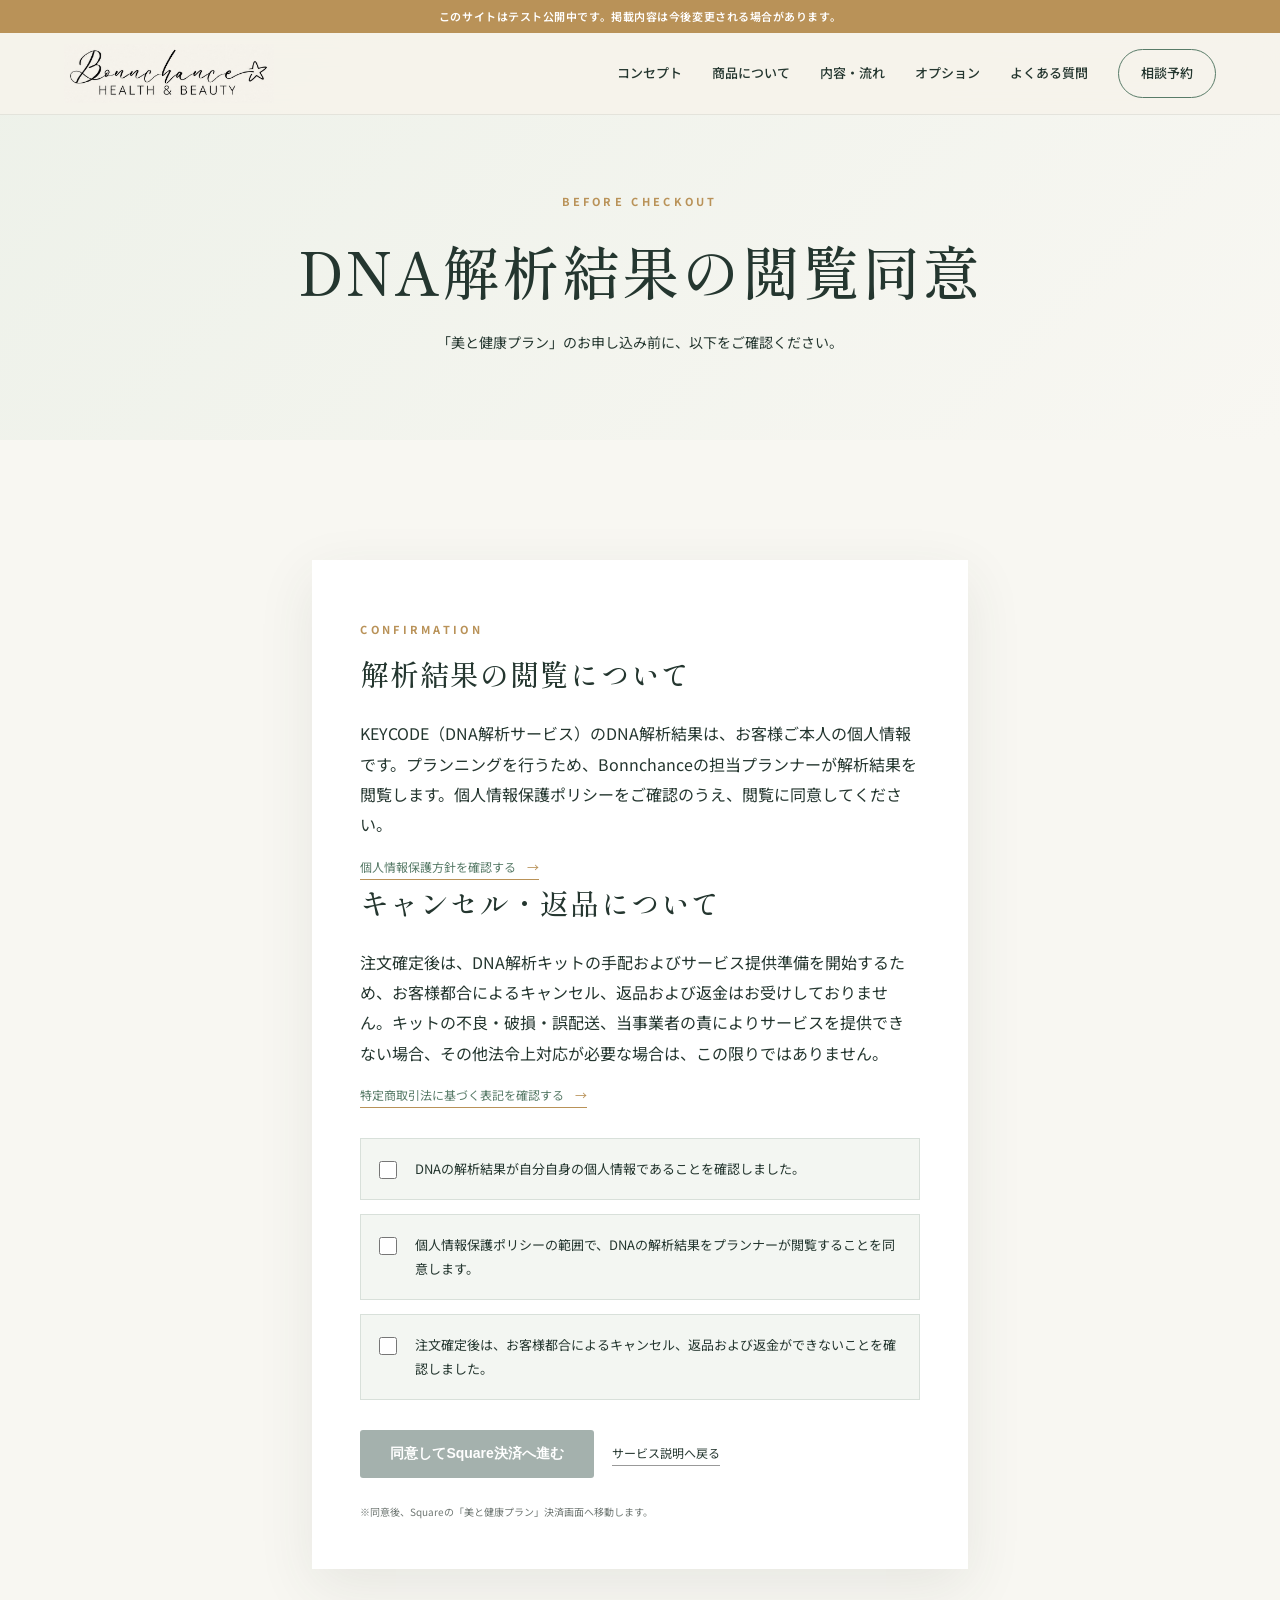
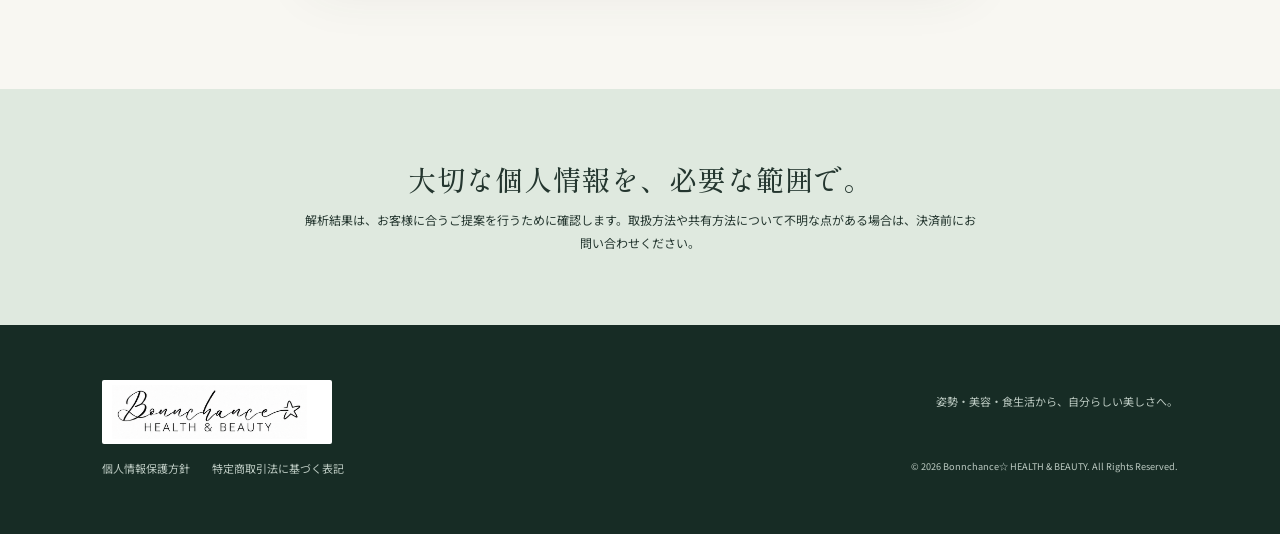
==== commit 0abcd9d1: "Publish legal, consent, privacy, and support contact updates" ====
--- a/consent.html
+++ b/consent.html
@@ -11,7 +11,7 @@
   <link rel="stylesheet" href="styles.css">
 </head>
 <body class="consent-page">
-  <aside class="prototype-notice" role="note">このサイトは仮のものです。掲載内容・料金・お申し込み先は準備中です。</aside>
+  <aside class="prototype-notice" role="note">このサイトはテスト公開中です。掲載内容は今後変更される場合があります。</aside>
   <header class="site-header">
     <a class="logo brand-logo" href="index.html#top" aria-label="Bonnchance HEALTH &amp; BEAUTY トップへ"><img src="assets/brand-wordmark.png" alt="Bonnchance HEALTH &amp; BEAUTY"></a>
     <button class="menu-button" type="button" aria-label="メニューを開く" aria-expanded="false"><span></span><span></span><span></span></button>
@@ -35,10 +35,15 @@
         <p>KEYCODE（DNA解析サービス）のDNA解析結果は、お客様ご本人の個人情報です。プランニングを行うため、Bonnchanceの担当プランナーが解析結果を閲覧します。個人情報保護ポリシーをご確認のうえ、閲覧に同意してください。</p>
         <p class="consent-policy-link"><a href="privacy-policy.html">個人情報保護方針を確認する <span>→</span></a></p>
 
+        <h2>キャンセル・返品について</h2>
+        <p>注文確定後は、DNA解析キットの手配およびサービス提供準備を開始するため、お客様都合によるキャンセル、返品および返金はお受けしておりません。キットの不良・破損・誤配送、当事業者の責によりサービスを提供できない場合、その他法令上対応が必要な場合は、この限りではありません。</p>
+        <p class="consent-policy-link"><a href="legal.html">特定商取引法に基づく表記を確認する <span>→</span></a></p>
+
         <form id="consent-form" novalidate>
           <div class="consent-checks">
             <label class="consent-check"><input type="checkbox" name="understanding" required><span>DNAの解析結果が自分自身の個人情報であることを確認しました。</span></label>
             <label class="consent-check"><input type="checkbox" name="disclosure" required><span>個人情報保護ポリシーの範囲で、DNAの解析結果をプランナーが閲覧することを同意します。</span></label>
+            <label class="consent-check"><input type="checkbox" name="cancellation" required><span>注文確定後は、お客様都合によるキャンセル、返品および返金ができないことを確認しました。</span></label>
           </div>
           <div class="consent-actions">
             <button class="button primary consent-submit" type="submit" disabled>同意してSquare決済へ進む</button>
@@ -55,7 +60,7 @@
     </section>
   </main>
 
-  <footer><a class="logo brand-logo footer-brand-logo" href="index.html#top" aria-label="Bonnchance HEALTH &amp; BEAUTY トップへ"><img src="assets/brand-wordmark.png" alt="Bonnchance HEALTH &amp; BEAUTY"></a><p>姿勢・美容・食生活から、自分らしい美しさへ。</p><div><a href="privacy-policy.html">個人情報保護方針</a><a href="#">特定商取引法に基づく表記</a></div><small>© 2026 Bonnchance☆ HEALTH &amp; BEAUTY. All Rights Reserved.</small></footer>
+  <footer><a class="logo brand-logo footer-brand-logo" href="index.html#top" aria-label="Bonnchance HEALTH &amp; BEAUTY トップへ"><img src="assets/brand-wordmark.png" alt="Bonnchance HEALTH &amp; BEAUTY"></a><p>姿勢・美容・食生活から、自分らしい美しさへ。</p><div><a href="privacy-policy.html">個人情報保護方針</a><a href="legal.html">特定商取引法に基づく表記</a></div><small>© 2026 Bonnchance☆ HEALTH &amp; BEAUTY. All Rights Reserved.</small></footer>
   <script src="script.js"></script>
   <script src="consent.js"></script>
 </body>
